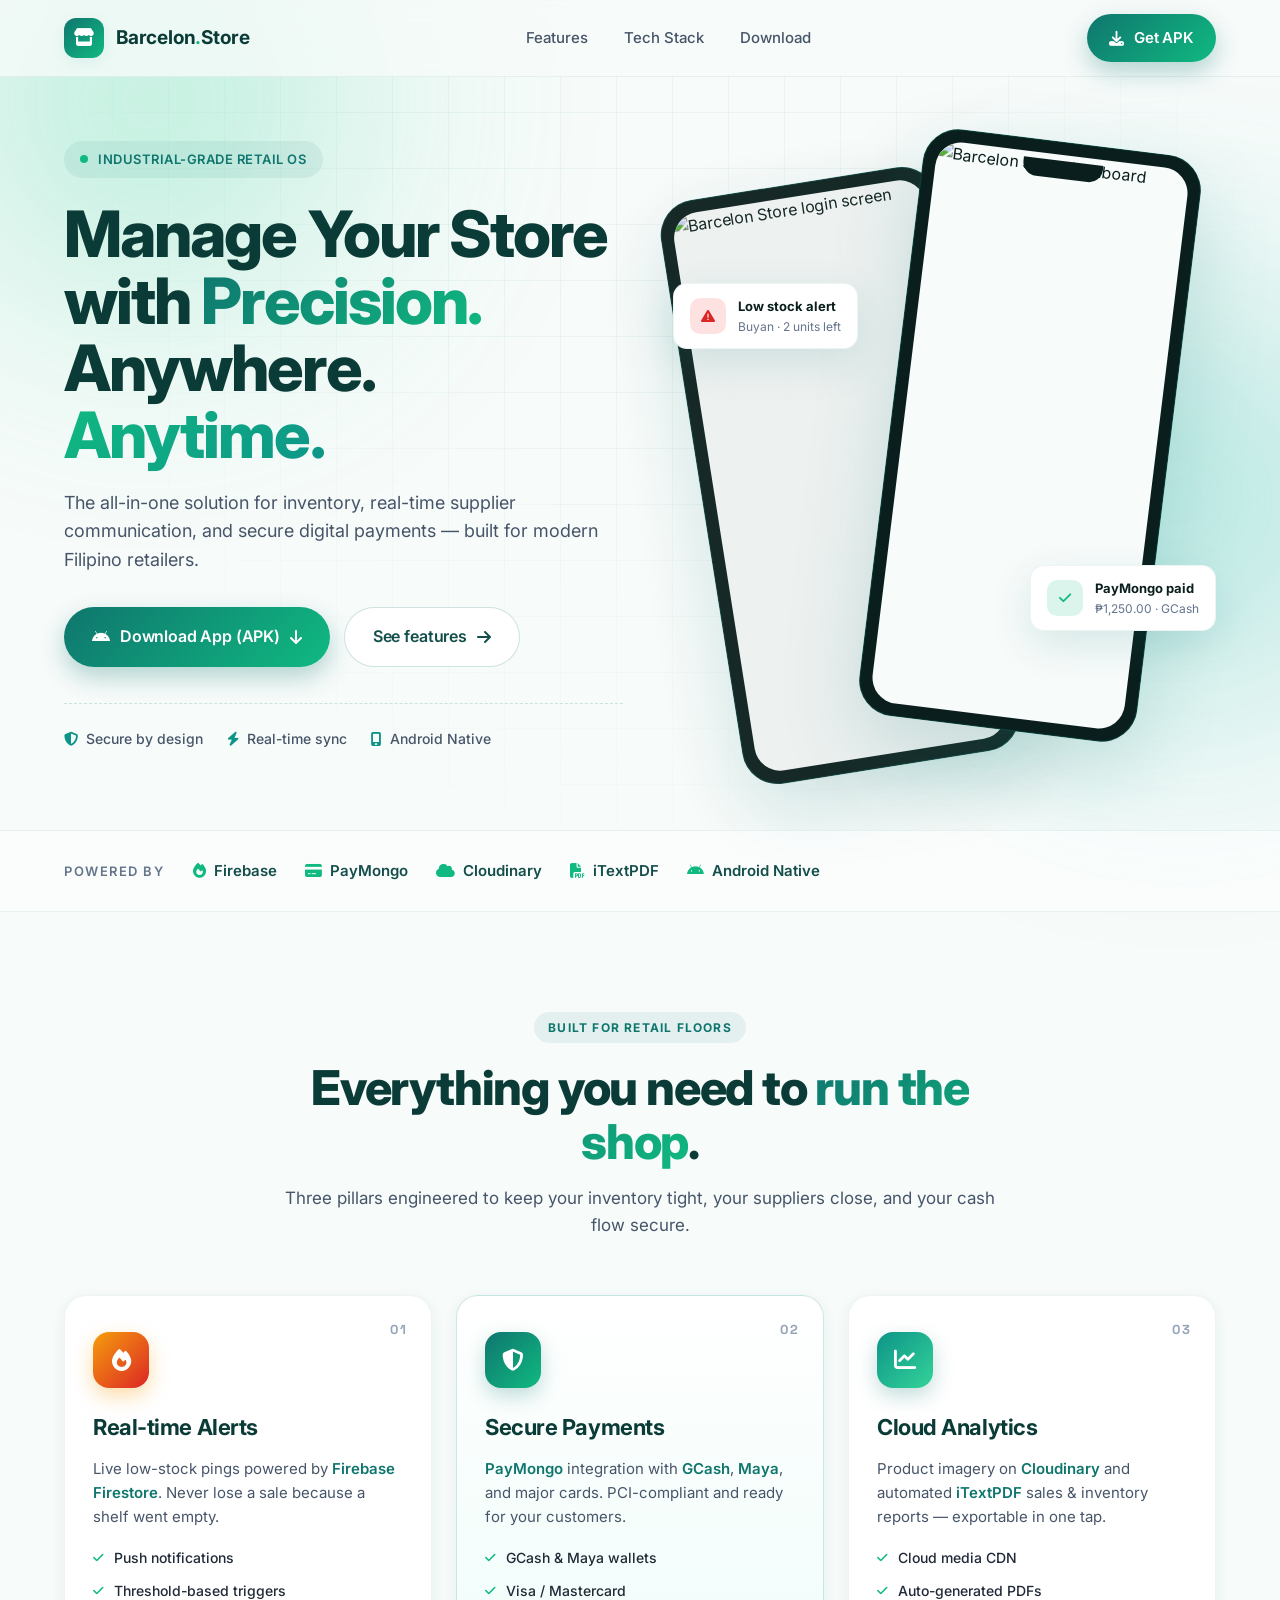
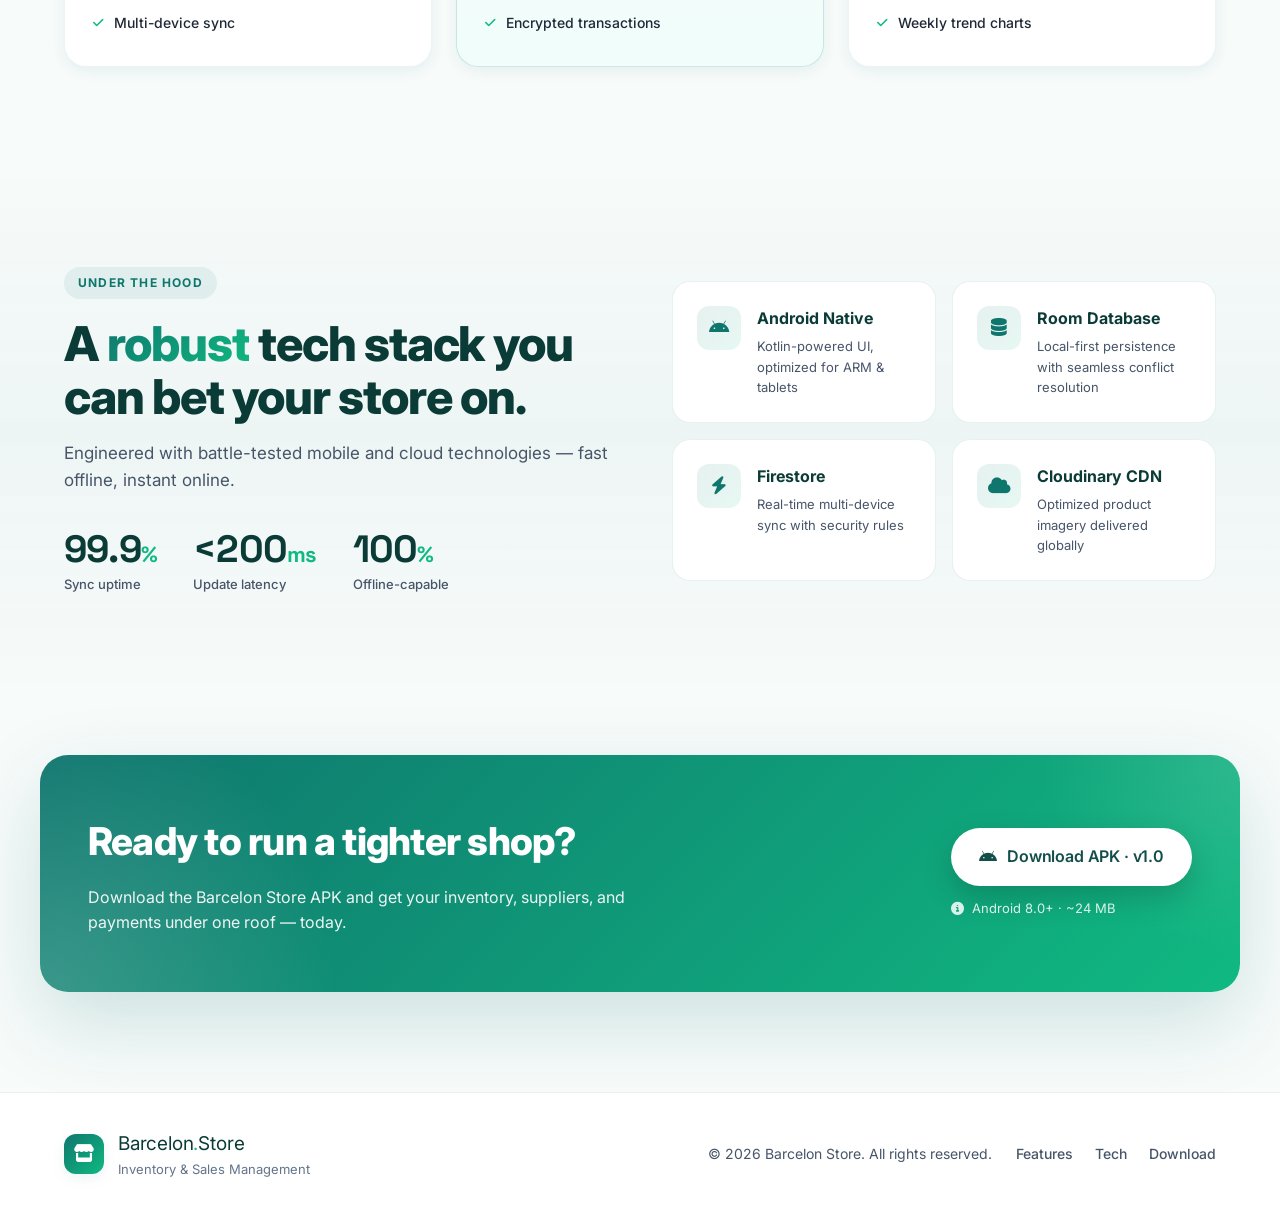
==== frontend/public/landing/index.html @ a24a8708 "auto-commit for 926e7bb7-70cb-4829-9d5e-205e1f67f891" ====
<!DOCTYPE html>
<html lang="en">
<head>
  <meta charset="UTF-8" />
  <meta name="viewport" content="width=device-width, initial-scale=1.0" />
  <title>Barcelon Store — Manage Your Store with Precision. Anywhere. Anytime.</title>
  <meta name="description" content="The all-in-one Android solution for inventory, real-time supplier communication, and secure digital payments." />
  <link rel="preconnect" href="https://fonts.googleapis.com">
  <link rel="preconnect" href="https://fonts.gstatic.com" crossorigin>
  <link href="https://fonts.googleapis.com/css2?family=Inter:wght@400;500;600;700;800&family=Space+Grotesk:wght@500;600;700&display=swap" rel="stylesheet">
  <link rel="stylesheet" href="https://cdnjs.cloudflare.com/ajax/libs/font-awesome/6.5.0/css/all.min.css" />
  <link rel="stylesheet" href="styles.css" />
</head>
<body>
  <!-- Decorative background -->
  <div class="bg-grid" aria-hidden="true"></div>
  <div class="bg-glow bg-glow-1" aria-hidden="true"></div>
  <div class="bg-glow bg-glow-2" aria-hidden="true"></div>

  <!-- Navbar -->
  <header class="nav" data-testid="landing-nav">
    <div class="container nav-inner">
      <a href="#home" class="brand" data-testid="brand-logo">
        <span class="brand-mark">
          <i class="fa-solid fa-store"></i>
        </span>
        <span class="brand-text">Barcelon<span class="brand-dot">.</span>Store</span>
      </a>
      <nav class="nav-links" data-testid="nav-links">
        <a href="#features" data-testid="nav-features">Features</a>
        <a href="#tech" data-testid="nav-tech">Tech Stack</a>
        <a href="#download" data-testid="nav-download">Download</a>
      </nav>
      <a href="/downloads/barcelona_store_v1.apk"
         download="barcelona_store_v1.apk"
         class="btn btn-primary nav-cta"
         data-testid="nav-download-btn">
        <i class="fa-solid fa-download"></i>
        <span>Get APK</span>
      </a>
      <button class="nav-toggle" id="navToggle" aria-label="Open menu" data-testid="nav-toggle">
        <i class="fa-solid fa-bars"></i>
      </button>
    </div>
    <div class="mobile-menu" id="mobileMenu" data-testid="mobile-menu">
      <a href="#features" data-testid="mobile-nav-features">Features</a>
      <a href="#tech" data-testid="mobile-nav-tech">Tech Stack</a>
      <a href="#download" data-testid="mobile-nav-download">Download</a>
      <a href="/downloads/barcelona_store_v1.apk" download="barcelona_store_v1.apk" class="btn btn-primary" data-testid="mobile-download-btn">
        <i class="fa-solid fa-download"></i> Download APK
      </a>
    </div>
  </header>

  <!-- Hero -->
  <section id="home" class="hero">
    <div class="container hero-grid">
      <div class="hero-copy reveal" data-testid="hero-copy">
        <span class="eyebrow" data-testid="hero-eyebrow">
          <span class="pulse-dot"></span>
          Industrial-grade Retail OS
        </span>
        <h1 class="hero-title" data-testid="hero-title">
          Manage Your Store with <span class="grad-text">Precision.</span><br/>
          Anywhere. <span class="grad-text-2">Anytime.</span>
        </h1>
        <p class="hero-sub" data-testid="hero-sub">
          The all-in-one solution for inventory, real-time supplier communication, and secure digital payments — built for modern Filipino retailers.
        </p>
        <div class="hero-cta">
          <a href="/downloads/barcelona_store_v1.apk"
             download="barcelona_store_v1.apk"
             class="btn btn-primary btn-lg"
             data-testid="hero-download-btn">
            <i class="fa-brands fa-android"></i>
            <span>Download App (APK)</span>
            <i class="fa-solid fa-arrow-down btn-arrow"></i>
          </a>
          <a href="#features" class="btn btn-ghost btn-lg" data-testid="hero-learn-btn">
            <span>See features</span>
            <i class="fa-solid fa-arrow-right"></i>
          </a>
        </div>
        <div class="hero-meta" data-testid="hero-meta">
          <div class="meta-item"><i class="fa-solid fa-shield-halved"></i><span>Secure by design</span></div>
          <div class="meta-item"><i class="fa-solid fa-bolt"></i><span>Real-time sync</span></div>
          <div class="meta-item"><i class="fa-solid fa-mobile-screen"></i><span>Android Native</span></div>
        </div>
      </div>

      <div class="hero-visual reveal" data-testid="hero-visual">
        <div class="phone phone-back" aria-hidden="true">
          <div class="phone-screen">
            <img src="https://customer-assets.emergentagent.com/job_a0053612-b4e8-4222-a55c-d9cde0b53ce6/artifacts/pmeuq4sy_674178283_1243512914657329_8502112279535544580_n.jpg" alt="Barcelon Store login screen" loading="lazy" />
          </div>
        </div>
        <div class="phone phone-front">
          <div class="phone-notch"></div>
          <div class="phone-screen">
            <img src="https://customer-assets.emergentagent.com/job_a0053612-b4e8-4222-a55c-d9cde0b53ce6/artifacts/1pjtjerq_678996704_1622505618970133_2084086696104429605_n.jpg" alt="Barcelon Store dashboard" loading="lazy" />
          </div>
        </div>
        <div class="float-card float-card-1" data-testid="float-card-stock">
          <div class="fc-icon warn"><i class="fa-solid fa-triangle-exclamation"></i></div>
          <div class="fc-body">
            <div class="fc-title">Low stock alert</div>
            <div class="fc-sub">Buyan · 2 units left</div>
          </div>
        </div>
        <div class="float-card float-card-2" data-testid="float-card-payment">
          <div class="fc-icon ok"><i class="fa-solid fa-check"></i></div>
          <div class="fc-body">
            <div class="fc-title">PayMongo paid</div>
            <div class="fc-sub">₱1,250.00 · GCash</div>
          </div>
        </div>
      </div>
    </div>
  </section>

  <!-- Trust strip -->
  <section class="trust" data-testid="trust-strip">
    <div class="container trust-inner">
      <span class="trust-label">Powered by</span>
      <div class="trust-items">
        <span><i class="fa-solid fa-fire"></i> Firebase</span>
        <span><i class="fa-solid fa-credit-card"></i> PayMongo</span>
        <span><i class="fa-solid fa-cloud"></i> Cloudinary</span>
        <span><i class="fa-solid fa-file-pdf"></i> iTextPDF</span>
        <span><i class="fa-brands fa-android"></i> Android Native</span>
      </div>
    </div>
  </section>

  <!-- Features -->
  <section id="features" class="features">
    <div class="container">
      <div class="section-head reveal">
        <span class="section-eyebrow" data-testid="features-eyebrow">Built for retail floors</span>
        <h2 class="section-title" data-testid="features-title">
          Everything you need to <span class="grad-text">run the shop</span>.
        </h2>
        <p class="section-sub" data-testid="features-sub">Three pillars engineered to keep your inventory tight, your suppliers close, and your cash flow secure.</p>
      </div>

      <div class="feature-grid">
        <article class="feature-card reveal" data-testid="feature-card-alerts">
          <div class="feature-badge"><span>01</span></div>
          <div class="feature-icon icon-firebase">
            <i class="fa-solid fa-fire"></i>
          </div>
          <h3 class="feature-title">Real-time Alerts</h3>
          <p class="feature-text">Live low-stock pings powered by <strong>Firebase Firestore</strong>. Never lose a sale because a shelf went empty.</p>
          <ul class="feature-list">
            <li><i class="fa-solid fa-check"></i> Push notifications</li>
            <li><i class="fa-solid fa-check"></i> Threshold-based triggers</li>
            <li><i class="fa-solid fa-check"></i> Multi-device sync</li>
          </ul>
        </article>

        <article class="feature-card feature-card-featured reveal" data-testid="feature-card-payments">
          <div class="feature-badge"><span>02</span></div>
          <div class="feature-icon icon-pay">
            <i class="fa-solid fa-shield-halved"></i>
          </div>
          <h3 class="feature-title">Secure Payments</h3>
          <p class="feature-text"><strong>PayMongo</strong> integration with <strong>GCash</strong>, <strong>Maya</strong>, and major cards. PCI-compliant and ready for your customers.</p>
          <ul class="feature-list">
            <li><i class="fa-solid fa-check"></i> GCash &amp; Maya wallets</li>
            <li><i class="fa-solid fa-check"></i> Visa / Mastercard</li>
            <li><i class="fa-solid fa-check"></i> Encrypted transactions</li>
          </ul>
        </article>

        <article class="feature-card reveal" data-testid="feature-card-analytics">
          <div class="feature-badge"><span>03</span></div>
          <div class="feature-icon icon-cloud">
            <i class="fa-solid fa-chart-line"></i>
          </div>
          <h3 class="feature-title">Cloud Analytics</h3>
          <p class="feature-text">Product imagery on <strong>Cloudinary</strong> and automated <strong>iTextPDF</strong> sales &amp; inventory reports — exportable in one tap.</p>
          <ul class="feature-list">
            <li><i class="fa-solid fa-check"></i> Cloud media CDN</li>
            <li><i class="fa-solid fa-check"></i> Auto-generated PDFs</li>
            <li><i class="fa-solid fa-check"></i> Weekly trend charts</li>
          </ul>
        </article>
      </div>
    </div>
  </section>

  <!-- Tech Specs -->
  <section id="tech" class="tech">
    <div class="container tech-grid">
      <div class="tech-copy reveal">
        <span class="section-eyebrow" data-testid="tech-eyebrow">Under the hood</span>
        <h2 class="section-title" data-testid="tech-title">
          A <span class="grad-text">robust</span> tech stack you can bet your store on.
        </h2>
        <p class="section-sub" data-testid="tech-sub">Engineered with battle-tested mobile and cloud technologies — fast offline, instant online.</p>
        <div class="tech-stats">
          <div class="stat" data-testid="stat-uptime"><div class="stat-num">99.9<span>%</span></div><div class="stat-label">Sync uptime</div></div>
          <div class="stat" data-testid="stat-speed"><div class="stat-num">&lt;200<span>ms</span></div><div class="stat-label">Update latency</div></div>
          <div class="stat" data-testid="stat-offline"><div class="stat-num">100<span>%</span></div><div class="stat-label">Offline-capable</div></div>
        </div>
      </div>

      <div class="tech-cards reveal">
        <div class="tech-card" data-testid="tech-card-android">
          <div class="tech-icon"><i class="fa-brands fa-android"></i></div>
          <div>
            <div class="tech-name">Android Native</div>
            <div class="tech-desc">Kotlin-powered UI, optimized for ARM &amp; tablets</div>
          </div>
        </div>
        <div class="tech-card" data-testid="tech-card-room">
          <div class="tech-icon"><i class="fa-solid fa-database"></i></div>
          <div>
            <div class="tech-name">Room Database</div>
            <div class="tech-desc">Local-first persistence with seamless conflict resolution</div>
          </div>
        </div>
        <div class="tech-card" data-testid="tech-card-firestore">
          <div class="tech-icon"><i class="fa-solid fa-bolt"></i></div>
          <div>
            <div class="tech-name">Firestore</div>
            <div class="tech-desc">Real-time multi-device sync with security rules</div>
          </div>
        </div>
        <div class="tech-card" data-testid="tech-card-cloud">
          <div class="tech-icon"><i class="fa-solid fa-cloud"></i></div>
          <div>
            <div class="tech-name">Cloudinary CDN</div>
            <div class="tech-desc">Optimized product imagery delivered globally</div>
          </div>
        </div>
      </div>
    </div>
  </section>

  <!-- Download CTA -->
  <section id="download" class="cta">
    <div class="container cta-card reveal" data-testid="cta-card">
      <div class="cta-copy">
        <h2 class="cta-title">Ready to run a tighter shop?</h2>
        <p class="cta-sub">Download the Barcelon Store APK and get your inventory, suppliers, and payments under one roof — today.</p>
      </div>
      <div class="cta-actions">
        <a href="/downloads/barcelona_store_v1.apk"
           download="barcelona_store_v1.apk"
           class="btn btn-primary btn-lg"
           data-testid="cta-download-btn">
          <i class="fa-brands fa-android"></i>
          <span>Download APK · v1.0</span>
        </a>
        <span class="cta-note"><i class="fa-solid fa-circle-info"></i> Android 8.0+ · ~24 MB</span>
      </div>
    </div>
  </section>

  <!-- Footer -->
  <footer class="footer" data-testid="footer">
    <div class="container footer-inner">
      <div class="footer-brand">
        <span class="brand-mark"><i class="fa-solid fa-store"></i></span>
        <div>
          <div class="brand-text">Barcelon<span class="brand-dot">.</span>Store</div>
          <div class="footer-tag">Inventory &amp; Sales Management</div>
        </div>
      </div>
      <div class="footer-meta">
        <span>© <span id="year"></span> Barcelon Store. All rights reserved.</span>
        <div class="footer-links">
          <a href="#features">Features</a>
          <a href="#tech">Tech</a>
          <a href="#download">Download</a>
        </div>
      </div>
    </div>
  </footer>

  <script src="script.js"></script>
</body>
</html>
---- frontend/public/landing/styles.css ----
/* ============================================================
   Barcelon Store — Landing Page
   Industrial Modern · Teal/Green palette matching mobile app
   ============================================================ */

:root {
  /* Brand palette (matches app screenshots) */
  --teal-900: #0B3B36;
  --teal-800: #134E4A;
  --teal-700: #0F766E;
  --teal-600: #0D9488;
  --teal-500: #14B8A6;
  --green-500: #10B981;
  --green-400: #34D399;
  --green-300: #6EE7B7;

  /* Neutrals */
  --ink-900: #0A1F1D;
  --ink-700: #1F2937;
  --ink-500: #475569;
  --ink-400: #64748B;
  --ink-300: #94A3B8;
  --ink-200: #CBD5E1;
  --ink-100: #E2E8F0;
  --ink-50:  #F1F5F9;
  --bg:      #F7FBFA;
  --white:   #FFFFFF;

  /* Accents */
  --warn: #DC2626;
  --warn-bg: #FEE2E2;

  /* Effects */
  --radius: 18px;
  --radius-sm: 12px;
  --shadow-sm: 0 4px 14px rgba(15, 118, 110, 0.08);
  --shadow-md: 0 14px 40px rgba(15, 118, 110, 0.14);
  --shadow-lg: 0 30px 80px rgba(15, 118, 110, 0.18);

  --grad-primary: linear-gradient(135deg, var(--teal-700) 0%, var(--green-500) 100%);
  --grad-primary-soft: linear-gradient(135deg, rgba(15, 118, 110, 0.10) 0%, rgba(16, 185, 129, 0.10) 100%);
}

* { box-sizing: border-box; }
html { scroll-behavior: smooth; }
body {
  margin: 0;
  font-family: 'Inter', system-ui, -apple-system, Segoe UI, Roboto, sans-serif;
  color: var(--ink-900);
  background: var(--bg);
  line-height: 1.6;
  -webkit-font-smoothing: antialiased;
  overflow-x: hidden;
}
img { max-width: 100%; display: block; }
a { color: inherit; text-decoration: none; }
button { font: inherit; cursor: pointer; border: 0; background: transparent; }

.container {
  width: 100%;
  max-width: 1200px;
  margin: 0 auto;
  padding: 0 24px;
}

/* ============== Backgrounds ============== */
.bg-grid {
  position: fixed; inset: 0; pointer-events: none; z-index: 0;
  background-image:
    linear-gradient(rgba(15,118,110,0.05) 1px, transparent 1px),
    linear-gradient(90deg, rgba(15,118,110,0.05) 1px, transparent 1px);
  background-size: 56px 56px;
  mask-image: radial-gradient(ellipse at top, #000 30%, transparent 70%);
}
.bg-glow {
  position: fixed; pointer-events: none; z-index: 0;
  width: 600px; height: 600px; border-radius: 50%; filter: blur(120px); opacity: 0.45;
}
.bg-glow-1 { top: -200px; left: -150px; background: radial-gradient(circle, var(--green-400), transparent 70%); }
.bg-glow-2 { top: 200px; right: -200px; background: radial-gradient(circle, var(--teal-500), transparent 70%); }

/* ============== Navbar ============== */
.nav {
  position: sticky; top: 0; z-index: 50;
  backdrop-filter: blur(16px);
  -webkit-backdrop-filter: blur(16px);
  background: rgba(247, 251, 250, 0.75);
  border-bottom: 1px solid rgba(15, 118, 110, 0.08);
}
.nav-inner {
  display: flex; align-items: center; justify-content: space-between;
  height: 76px;
}
.brand { display: flex; align-items: center; gap: 12px; font-weight: 700; }
.brand-mark {
  width: 40px; height: 40px; border-radius: 12px;
  display: grid; place-items: center;
  background: var(--grad-primary);
  color: white; font-size: 18px;
  box-shadow: var(--shadow-sm);
}
.brand-text { font-size: 19px; letter-spacing: -0.01em; color: var(--teal-900); }
.brand-dot { color: var(--green-500); }

.nav-links { display: flex; gap: 36px; }
.nav-links a {
  font-size: 15px; font-weight: 500; color: var(--ink-500);
  transition: color 0.2s ease;
  position: relative;
}
.nav-links a::after {
  content: ''; position: absolute; bottom: -6px; left: 0; width: 0; height: 2px;
  background: var(--grad-primary); transition: width 0.25s ease;
}
.nav-links a:hover { color: var(--teal-700); }
.nav-links a:hover::after { width: 100%; }

.nav-cta { display: inline-flex; }
.nav-toggle {
  display: none; width: 42px; height: 42px; border-radius: 10px;
  color: var(--teal-800);
  background: rgba(15, 118, 110, 0.08);
}

.mobile-menu {
  display: none; flex-direction: column; gap: 16px; padding: 20px 24px 28px;
  border-top: 1px solid rgba(15, 118, 110, 0.08);
  background: rgba(247, 251, 250, 0.95);
  backdrop-filter: blur(16px);
}
.mobile-menu.open { display: flex; }
.mobile-menu a { font-weight: 500; color: var(--ink-700); }

/* ============== Buttons ============== */
.btn {
  position: relative;
  display: inline-flex; align-items: center; gap: 10px;
  padding: 12px 22px; border-radius: 999px;
  font-weight: 600; font-size: 15px; letter-spacing: -0.01em;
  transition: transform 0.18s ease, box-shadow 0.18s ease, background 0.18s ease;
  white-space: nowrap;
}
.btn-lg { padding: 16px 28px; font-size: 16px; }
.btn-primary {
  background: var(--grad-primary); color: white;
  box-shadow: 0 10px 24px rgba(15, 118, 110, 0.3);
}
.btn-primary:hover { transform: translateY(-2px); box-shadow: 0 14px 30px rgba(15, 118, 110, 0.42); }
.btn-primary:active { transform: translateY(0); }
.btn-primary .btn-arrow {
  transition: transform 0.25s ease;
}
.btn-primary:hover .btn-arrow { transform: translateY(3px); }
.btn-ghost {
  background: white; color: var(--teal-800);
  border: 1px solid rgba(15, 118, 110, 0.2);
}
.btn-ghost:hover { background: rgba(15, 118, 110, 0.06); border-color: var(--teal-600); transform: translateY(-2px); }

/* ============== Hero ============== */
.hero { position: relative; padding: 64px 0 80px; z-index: 1; }
.hero-grid {
  display: grid; grid-template-columns: 1.05fr 1fr; gap: 60px; align-items: center;
}

.eyebrow {
  display: inline-flex; align-items: center; gap: 10px;
  padding: 8px 16px; border-radius: 999px;
  background: rgba(15, 118, 110, 0.08);
  color: var(--teal-700); font-weight: 600; font-size: 13px;
  letter-spacing: 0.04em; text-transform: uppercase;
}
.pulse-dot {
  width: 8px; height: 8px; border-radius: 50%;
  background: var(--green-500);
  box-shadow: 0 0 0 0 rgba(16, 185, 129, 0.6);
  animation: pulse 1.8s infinite;
}
@keyframes pulse {
  0% { box-shadow: 0 0 0 0 rgba(16, 185, 129, 0.6); }
  70% { box-shadow: 0 0 0 14px rgba(16, 185, 129, 0); }
  100% { box-shadow: 0 0 0 0 rgba(16, 185, 129, 0); }
}

.hero-title {
  font-family: 'Inter', sans-serif;
  margin: 22px 0 20px;
  font-size: clamp(2.5rem, 5vw, 4.25rem);
  font-weight: 800;
  line-height: 1.05;
  letter-spacing: -0.03em;
  color: var(--teal-900);
}
.grad-text {
  background: var(--grad-primary);
  -webkit-background-clip: text; background-clip: text;
  -webkit-text-fill-color: transparent; color: transparent;
}
.grad-text-2 {
  background: linear-gradient(135deg, var(--green-500) 0%, var(--teal-600) 100%);
  -webkit-background-clip: text; background-clip: text;
  -webkit-text-fill-color: transparent; color: transparent;
}
.hero-sub {
  font-size: 18px; color: var(--ink-500);
  max-width: 540px; margin: 0 0 32px;
}
.hero-cta { display: flex; flex-wrap: wrap; gap: 14px; margin-bottom: 36px; }
.hero-meta {
  display: flex; flex-wrap: wrap; gap: 24px;
  padding-top: 24px; border-top: 1px dashed rgba(15, 118, 110, 0.18);
}
.meta-item { display: flex; align-items: center; gap: 8px; color: var(--ink-500); font-size: 14px; font-weight: 500; }
.meta-item i { color: var(--teal-600); }

/* Hero visual: dual-phone composition */
.hero-visual {
  position: relative;
  height: 580px;
  display: flex; align-items: center; justify-content: center;
}
.phone {
  position: absolute;
  width: 280px; aspect-ratio: 9 / 19;
  border-radius: 36px;
  background: #0A1F1D;
  padding: 12px;
  box-shadow: var(--shadow-lg);
  border: 1px solid rgba(15, 118, 110, 0.4);
}
.phone-back {
  transform: translate(-110px, 30px) rotate(-9deg);
  opacity: 0.95;
  filter: brightness(0.96);
}
.phone-front {
  transform: translate(80px, -10px) rotate(7deg);
  z-index: 2;
}
.phone-screen {
  height: 100%; border-radius: 26px; overflow: hidden;
  background: var(--bg);
}
.phone-screen img { width: 100%; height: 100%; object-fit: cover; object-position: top center; }
.phone-notch {
  position: absolute; top: 18px; left: 50%; transform: translateX(-50%);
  width: 80px; height: 18px; background: #0A1F1D; border-radius: 0 0 14px 14px; z-index: 3;
}
.phone-front { animation: floatA 6s ease-in-out infinite; }
.phone-back  { animation: floatB 7s ease-in-out infinite; }
@keyframes floatA {
  0%,100% { transform: translate(80px, -10px) rotate(7deg); }
  50% { transform: translate(80px, -22px) rotate(7deg); }
}
@keyframes floatB {
  0%,100% { transform: translate(-110px, 30px) rotate(-9deg); }
  50% { transform: translate(-110px, 18px) rotate(-9deg); }
}

.float-card {
  position: absolute;
  display: flex; align-items: center; gap: 12px;
  padding: 12px 16px;
  background: white;
  border-radius: 14px;
  box-shadow: var(--shadow-md);
  border: 1px solid rgba(15, 118, 110, 0.08);
  z-index: 3;
}
.float-card-1 { top: 22%; left: -10px; animation: floatC 5s ease-in-out infinite; }
.float-card-2 { bottom: 18%; right: 0; animation: floatD 5.5s ease-in-out infinite; }
@keyframes floatC { 0%,100% { transform: translateY(0); } 50% { transform: translateY(-8px); } }
@keyframes floatD { 0%,100% { transform: translateY(0); } 50% { transform: translateY(-10px); } }

.fc-icon {
  width: 36px; height: 36px; border-radius: 10px;
  display: grid; place-items: center; font-size: 14px;
}
.fc-icon.warn { background: var(--warn-bg); color: var(--warn); }
.fc-icon.ok { background: rgba(16, 185, 129, 0.15); color: var(--green-500); }
.fc-title { font-size: 13px; font-weight: 700; color: var(--ink-900); }
.fc-sub { font-size: 12px; color: var(--ink-400); }

/* ============== Trust Strip ============== */
.trust {
  position: relative; z-index: 1;
  padding: 28px 0;
  border-top: 1px solid rgba(15, 118, 110, 0.08);
  border-bottom: 1px solid rgba(15, 118, 110, 0.08);
  background: rgba(255,255,255,0.5);
}
.trust-inner { display: flex; flex-wrap: wrap; align-items: center; gap: 28px; }
.trust-label { font-size: 13px; text-transform: uppercase; letter-spacing: 0.12em; font-weight: 600; color: var(--ink-400); }
.trust-items { display: flex; flex-wrap: wrap; gap: 28px; }
.trust-items span {
  display: inline-flex; align-items: center; gap: 8px;
  font-weight: 600; color: var(--teal-800); font-size: 15px;
}
.trust-items i { color: var(--green-500); }

/* ============== Sections ============== */
.section-head { max-width: 720px; margin: 0 auto 56px; text-align: center; }
.section-eyebrow {
  display: inline-block;
  padding: 6px 14px; border-radius: 999px;
  background: rgba(15, 118, 110, 0.08); color: var(--teal-700);
  font-size: 12px; font-weight: 700; text-transform: uppercase; letter-spacing: 0.1em;
  margin-bottom: 18px;
}
.section-title {
  font-size: clamp(2rem, 4vw, 3rem); font-weight: 800;
  line-height: 1.12; letter-spacing: -0.025em; margin: 0 0 16px;
  color: var(--teal-900);
}
.section-sub { font-size: 17px; color: var(--ink-500); margin: 0; }

/* ============== Features ============== */
.features { position: relative; z-index: 1; padding: 100px 0; }
.feature-grid { display: grid; grid-template-columns: repeat(3, 1fr); gap: 24px; }
.feature-card {
  position: relative;
  padding: 36px 28px 32px;
  background: white;
  border-radius: 22px;
  border: 1px solid rgba(15, 118, 110, 0.08);
  box-shadow: var(--shadow-sm);
  transition: transform 0.3s ease, box-shadow 0.3s ease, border-color 0.3s ease;
  overflow: hidden;
}
.feature-card::before {
  content: ''; position: absolute; inset: 0;
  background: linear-gradient(135deg, transparent 60%, rgba(16,185,129,0.05));
  opacity: 0; transition: opacity 0.3s ease;
}
.feature-card:hover { transform: translateY(-6px); box-shadow: var(--shadow-md); border-color: rgba(15, 118, 110, 0.2); }
.feature-card:hover::before { opacity: 1; }
.feature-card-featured {
  background: linear-gradient(180deg, white 0%, #F0FDFA 100%);
  border-color: rgba(15, 118, 110, 0.18);
}
.feature-badge {
  position: absolute; top: 24px; right: 24px;
  font-family: 'Space Grotesk', monospace;
  font-size: 13px; font-weight: 700; color: var(--ink-300);
  letter-spacing: 0.1em;
}
.feature-icon {
  width: 56px; height: 56px; border-radius: 16px;
  display: grid; place-items: center; font-size: 22px; color: white;
  margin-bottom: 22px;
  box-shadow: 0 8px 20px rgba(15, 118, 110, 0.25);
}
.icon-firebase { background: linear-gradient(135deg, #F59E0B, #DC2626); box-shadow: 0 8px 20px rgba(245, 158, 11, 0.35); }
.icon-pay      { background: var(--grad-primary); }
.icon-cloud    { background: linear-gradient(135deg, var(--teal-600), var(--green-400)); }
.feature-title {
  font-size: 22px; font-weight: 700; letter-spacing: -0.02em;
  color: var(--teal-900); margin: 0 0 12px;
}
.feature-text { color: var(--ink-500); margin: 0 0 18px; font-size: 15px; }
.feature-text strong { color: var(--teal-700); font-weight: 600; }
.feature-list { list-style: none; padding: 0; margin: 0; display: flex; flex-direction: column; gap: 10px; }
.feature-list li { display: flex; align-items: center; gap: 10px; font-size: 14px; color: var(--ink-700); font-weight: 500; }
.feature-list i { color: var(--green-500); font-size: 12px; }

/* ============== Tech ============== */
.tech {
  position: relative; z-index: 1; padding: 100px 0;
  background: linear-gradient(180deg, transparent 0%, rgba(15, 118, 110, 0.04) 50%, transparent 100%);
}
.tech-grid { display: grid; grid-template-columns: 1fr 1fr; gap: 64px; align-items: center; }
.tech-stats { display: flex; gap: 36px; margin-top: 36px; flex-wrap: wrap; }
.stat-num {
  font-family: 'Space Grotesk', monospace;
  font-size: 38px; font-weight: 700; line-height: 1;
  color: var(--teal-900); letter-spacing: -0.02em;
}
.stat-num span { font-size: 22px; color: var(--green-500); }
.stat-label { font-size: 13px; color: var(--ink-500); margin-top: 6px; font-weight: 500; }

.tech-cards { display: grid; grid-template-columns: 1fr 1fr; gap: 16px; }
.tech-card {
  display: flex; align-items: flex-start; gap: 16px;
  padding: 24px;
  background: white;
  border: 1px solid rgba(15, 118, 110, 0.1);
  border-radius: 18px;
  transition: transform 0.25s ease, border-color 0.25s ease;
}
.tech-card:hover { transform: translateY(-4px); border-color: var(--teal-500); }
.tech-icon {
  flex-shrink: 0;
  width: 44px; height: 44px; border-radius: 12px;
  background: var(--grad-primary-soft); color: var(--teal-700);
  display: grid; place-items: center; font-size: 18px;
}
.tech-name { font-weight: 700; color: var(--teal-900); font-size: 16px; margin-bottom: 4px; }
.tech-desc { font-size: 13px; color: var(--ink-500); }

/* ============== CTA ============== */
.cta { position: relative; z-index: 1; padding: 60px 0 100px; }
.cta-card {
  position: relative;
  padding: 56px 48px;
  border-radius: 28px;
  background: var(--grad-primary);
  color: white;
  display: flex; flex-wrap: wrap; align-items: center; justify-content: space-between; gap: 32px;
  overflow: hidden;
  box-shadow: var(--shadow-lg);
}
.cta-card::before {
  content: ''; position: absolute; inset: 0;
  background:
    radial-gradient(600px circle at 0% 100%, rgba(255,255,255,0.18), transparent 50%),
    radial-gradient(400px circle at 100% 0%, rgba(255,255,255,0.12), transparent 50%);
  pointer-events: none;
}
.cta-copy { position: relative; max-width: 540px; }
.cta-title { font-size: clamp(1.7rem, 3vw, 2.4rem); font-weight: 800; letter-spacing: -0.02em; margin: 0 0 12px; }
.cta-sub { font-size: 16px; opacity: 0.92; margin: 0; }
.cta-actions { position: relative; display: flex; flex-direction: column; gap: 12px; }
.cta-actions .btn-primary {
  background: white; color: var(--teal-800);
  box-shadow: 0 12px 30px rgba(0,0,0,0.18);
}
.cta-actions .btn-primary:hover { background: white; box-shadow: 0 18px 40px rgba(0,0,0,0.25); }
.cta-note { font-size: 13px; opacity: 0.85; display: inline-flex; align-items: center; gap: 8px; }

/* ============== Footer ============== */
.footer {
  position: relative; z-index: 1;
  padding: 36px 0;
  border-top: 1px solid rgba(15, 118, 110, 0.1);
  background: white;
}
.footer-inner { display: flex; flex-wrap: wrap; align-items: center; justify-content: space-between; gap: 24px; }
.footer-brand { display: flex; align-items: center; gap: 14px; }
.footer-tag { font-size: 13px; color: var(--ink-400); }
.footer-meta { display: flex; flex-wrap: wrap; align-items: center; gap: 24px; color: var(--ink-500); font-size: 14px; }
.footer-links { display: flex; gap: 22px; }
.footer-links a { font-weight: 500; }
.footer-links a:hover { color: var(--teal-700); }

/* ============== Reveal animation ============== */
.reveal { opacity: 0; transform: translateY(28px); transition: opacity 0.7s ease, transform 0.7s ease; }
.reveal.is-visible { opacity: 1; transform: translateY(0); }

/* ============== Responsive ============== */
@media (max-width: 980px) {
  .hero-grid { grid-template-columns: 1fr; gap: 40px; }
  .hero-visual { height: 520px; margin-top: 12px; }
  .feature-grid { grid-template-columns: 1fr; }
  .tech-grid { grid-template-columns: 1fr; gap: 36px; }
  .nav-links { display: none; }
  .nav-cta { display: none; }
  .nav-toggle { display: grid; place-items: center; }
}
@media (max-width: 640px) {
  .hero { padding: 40px 0 60px; }
  .hero-visual { height: 460px; }
  .phone { width: 220px; }
  .phone-back  { transform: translate(-80px, 26px) rotate(-9deg); }
  .phone-front { transform: translate(60px, -10px) rotate(7deg); }
  @keyframes floatA {
    0%,100% { transform: translate(60px, -10px) rotate(7deg); }
    50% { transform: translate(60px, -20px) rotate(7deg); }
  }
  @keyframes floatB {
    0%,100% { transform: translate(-80px, 26px) rotate(-9deg); }
    50% { transform: translate(-80px, 16px) rotate(-9deg); }
  }
  .float-card { padding: 10px 12px; }
  .fc-icon { width: 30px; height: 30px; font-size: 12px; }
  .fc-title { font-size: 12px; }
  .fc-sub { font-size: 11px; }
  .features, .tech { padding: 70px 0; }
  .tech-cards { grid-template-columns: 1fr; }
  .cta-card { padding: 36px 28px; }
  .footer-meta { flex-direction: column; align-items: flex-start; gap: 14px; }
}
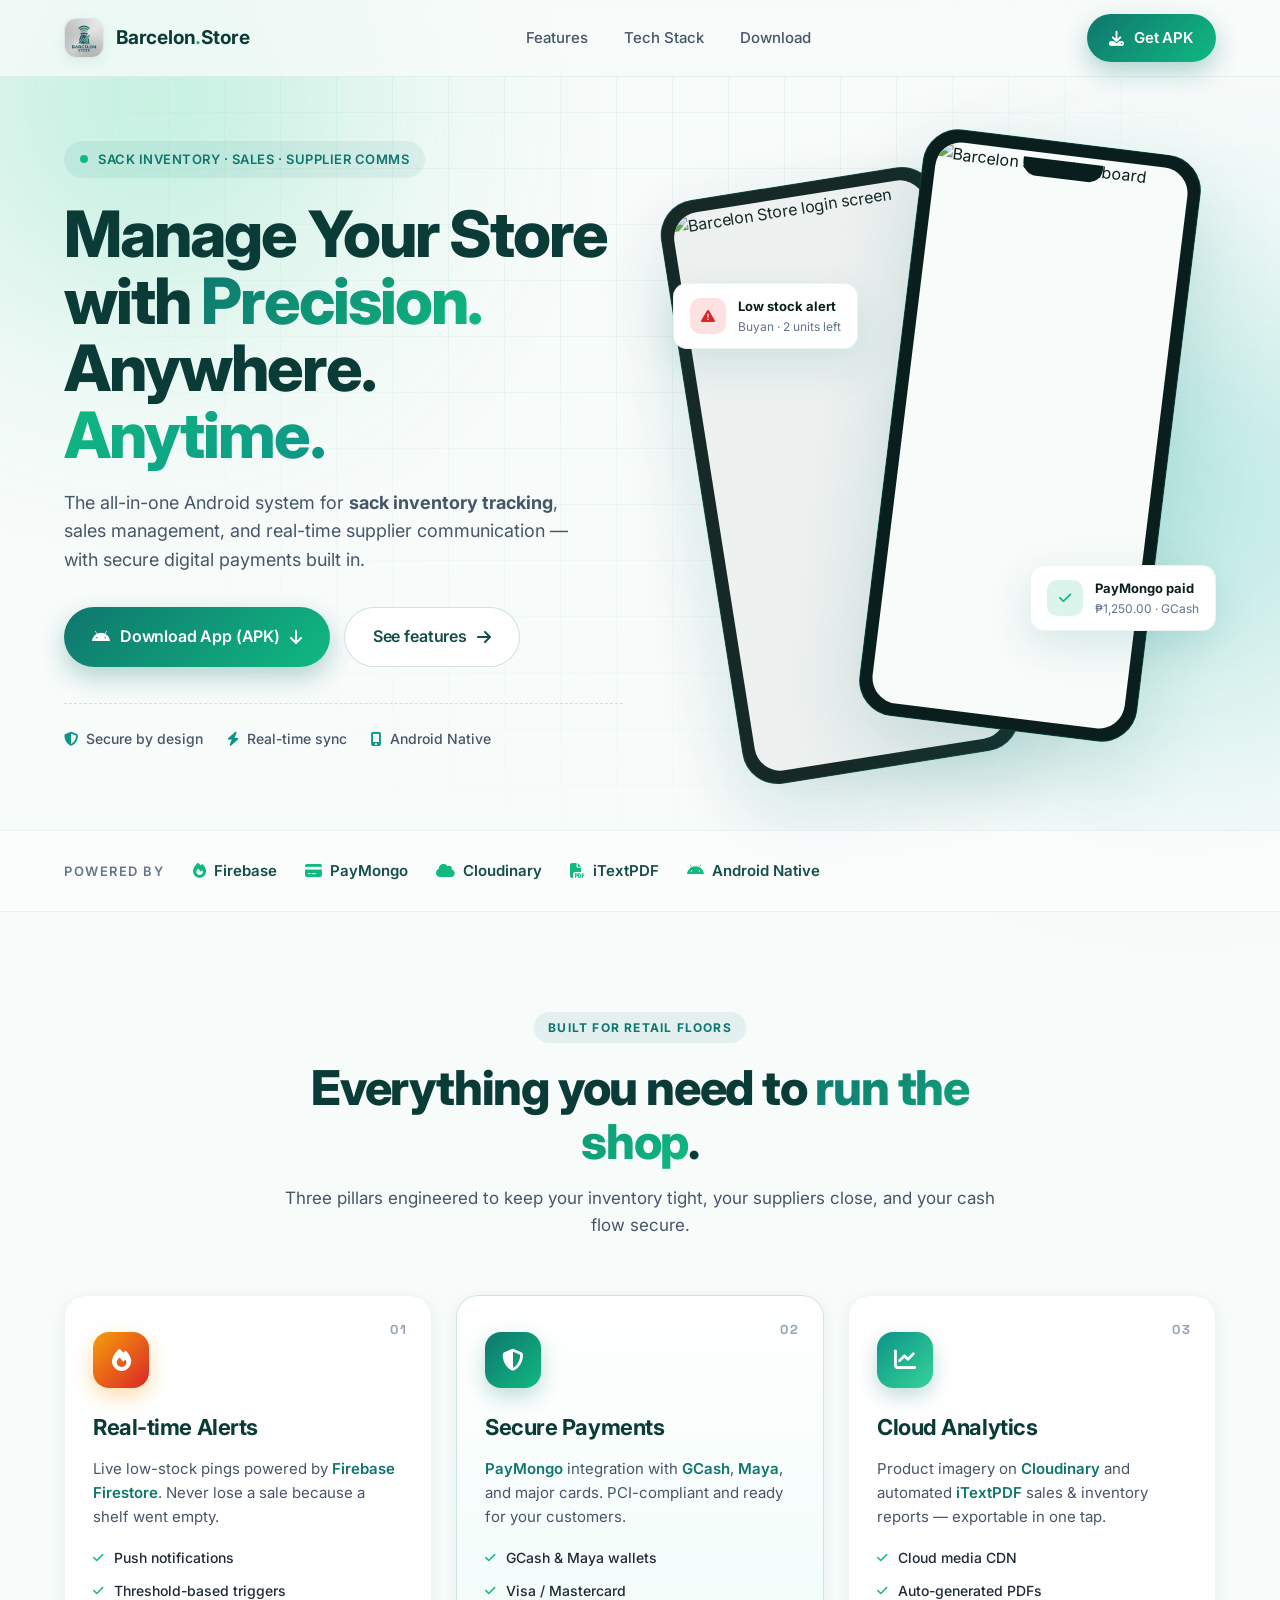
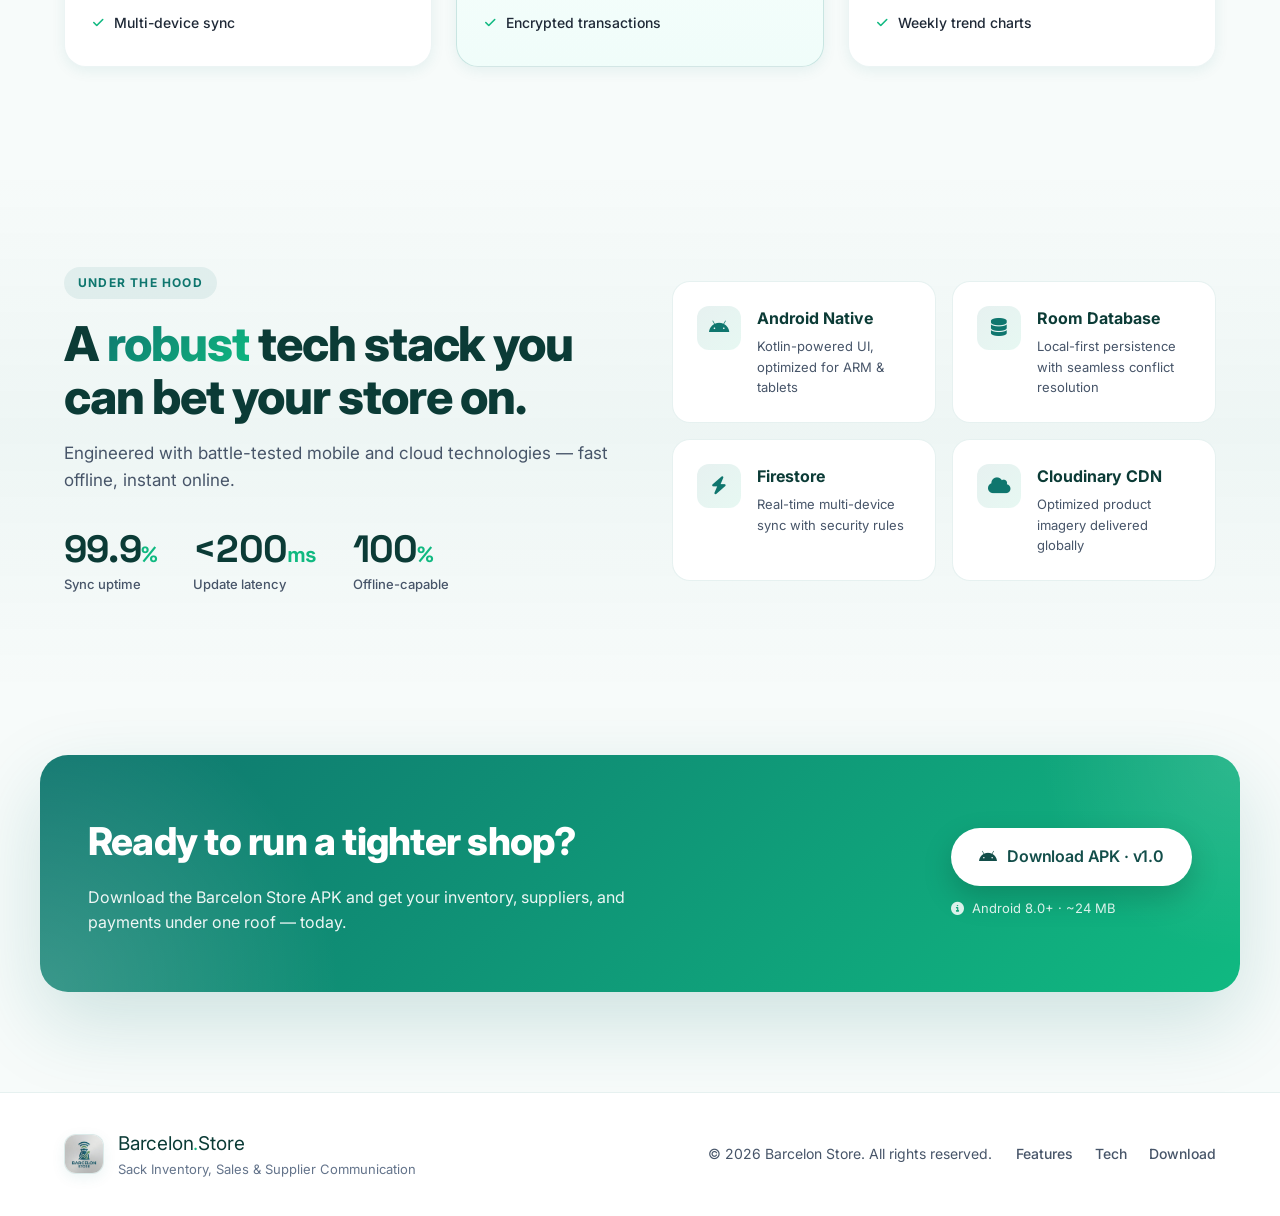
==== commit 54cc7da9: "auto-commit for f41e54a9-e420-4933-a149-4b38cae7474b" ====
--- a/frontend/public/landing/index.html
+++ b/frontend/public/landing/index.html
@@ -3,8 +3,9 @@
 <head>
   <meta charset="UTF-8" />
   <meta name="viewport" content="width=device-width, initial-scale=1.0" />
-  <title>Barcelon Store — Manage Your Store with Precision. Anywhere. Anytime.</title>
-  <meta name="description" content="The all-in-one Android solution for inventory, real-time supplier communication, and secure digital payments." />
+  <title>Barcelon Store — Sack Inventory, Sales & Supplier Communication System</title>
+  <meta name="description" content="The all-in-one Android system for sack inventory tracking, sales management, and real-time supplier communication — with secure digital payments." />
+  <link rel="icon" type="image/jpeg" href="assets/logo.jpg" />
   <link rel="preconnect" href="https://fonts.googleapis.com">
   <link rel="preconnect" href="https://fonts.gstatic.com" crossorigin>
   <link href="https://fonts.googleapis.com/css2?family=Inter:wght@400;500;600;700;800&family=Space+Grotesk:wght@500;600;700&display=swap" rel="stylesheet">
@@ -21,8 +22,8 @@
   <header class="nav" data-testid="landing-nav">
     <div class="container nav-inner">
       <a href="#home" class="brand" data-testid="brand-logo">
-        <span class="brand-mark">
-          <i class="fa-solid fa-store"></i>
+        <span class="brand-mark brand-mark-img">
+          <img src="assets/logo.jpg" alt="Barcelon Store logo" />
         </span>
         <span class="brand-text">Barcelon<span class="brand-dot">.</span>Store</span>
       </a>
@@ -58,14 +59,14 @@
       <div class="hero-copy reveal" data-testid="hero-copy">
         <span class="eyebrow" data-testid="hero-eyebrow">
           <span class="pulse-dot"></span>
-          Industrial-grade Retail OS
+          Sack Inventory · Sales · Supplier Comms
         </span>
         <h1 class="hero-title" data-testid="hero-title">
           Manage Your Store with <span class="grad-text">Precision.</span><br/>
           Anywhere. <span class="grad-text-2">Anytime.</span>
         </h1>
         <p class="hero-sub" data-testid="hero-sub">
-          The all-in-one solution for inventory, real-time supplier communication, and secure digital payments — built for modern Filipino retailers.
+          The all-in-one Android system for <strong>sack inventory tracking</strong>, sales management, and real-time supplier communication — with secure digital payments built in.
         </p>
         <div class="hero-cta">
           <a href="/downloads/barcelona_store_v1.apk"
@@ -262,10 +263,10 @@
   <footer class="footer" data-testid="footer">
     <div class="container footer-inner">
       <div class="footer-brand">
-        <span class="brand-mark"><i class="fa-solid fa-store"></i></span>
+        <span class="brand-mark brand-mark-img"><img src="assets/logo.jpg" alt="Barcelon Store logo" /></span>
         <div>
           <div class="brand-text">Barcelon<span class="brand-dot">.</span>Store</div>
-          <div class="footer-tag">Inventory &amp; Sales Management</div>
+          <div class="footer-tag">Sack Inventory, Sales &amp; Supplier Communication</div>
         </div>
       </div>
       <div class="footer-meta">
--- a/frontend/public/landing/styles.css
+++ b/frontend/public/landing/styles.css
@@ -98,7 +98,10 @@
   background: var(--grad-primary);
   color: white; font-size: 18px;
   box-shadow: var(--shadow-sm);
-}
+  overflow: hidden;
+}
+.brand-mark-img { background: white; padding: 0; border: 1px solid rgba(15, 118, 110, 0.15); }
+.brand-mark-img img { width: 100%; height: 100%; object-fit: cover; object-position: center; }
 .brand-text { font-size: 19px; letter-spacing: -0.01em; color: var(--teal-900); }
 .brand-dot { color: var(--green-500); }
 
